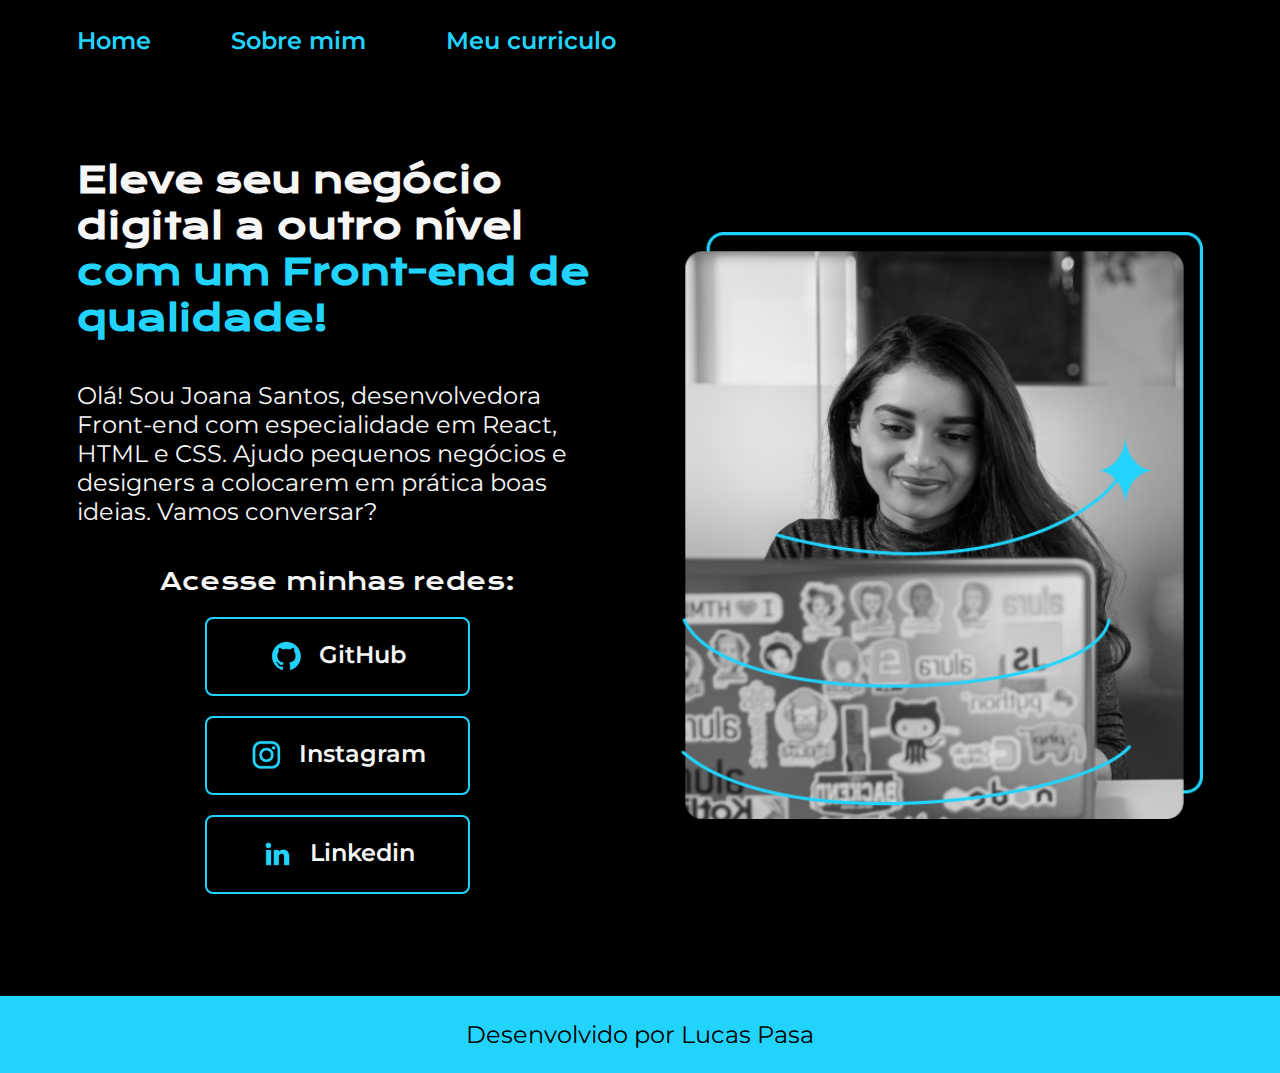
==== index.html @ c178366a "primeiro portfolio" ====
<!DOCTYPE html>
<html lang="pt-br">

<head>
    <meta charset="UTF-8">
    <meta http-equiv="X-UA-Compatible" content="IE=edge">
    <meta name="viewport" content="width=device-width, initial-scale=1.0">
    <title>Portifolio</title>
    <link rel="stylesheet" href="./style/style.css">
</head>

<body>
    <header class="cabecalho">
        <nav class="cabecalho__menu">
            <a class="cabecalho__menu__link" href="index.html">Home</a>
            <a class="cabecalho__menu__link" href="about.html">Sobre mim</a>
            <a class="cabecalho__menu__link" href="curriculo.html">Meu curriculo</a>
        </nav>
    </header>
    <main class="apresentacao">
        <section class="apresentacao__conteudo">
            <h1 class="apresentacao__conteudo__titulo">Eleve seu negócio digital a outro nível<strong 
            class="titulo-destaque"> com um Front-end de qualidade!
            </strong></h1>
            <p class="apresentacao__conteudo__texto">Olá! Sou Joana Santos, desenvolvedora
            Front-end com especialidade em React, HTML e
            CSS. Ajudo pequenos negócios e designers a
            colocarem em prática boas ideias. Vamos
            conversar?</p>
            <div class="apresentacao__links">
                <h2 class="texto_antes_do_botao">Acesse minhas redes:</h2>
                <a class="apresentacao__links__link" href="https://github.com/lucas2907">
                    <img src="assets/github.png">
                    GitHub
                </a>
                <a class="apresentacao__links__link" href="https://instagram.com/lucas_garcia.29">
                    <img src="assets/instagram.png">
                    Instagram
                </a>
                <a class="apresentacao__links__link" href="https://linkedin.com/in/lucas-pasa">
                    <img src="assets/linkedin.png">
                   Linkedin
                </a>
            </div>
        </section>
        <img class="imagem__mulher" src="/assets/Imagem.png" alt="Foto da Joana Santos programando">
    </main>
    <footer class="rodape">
        <p>Desenvolvido por Lucas Pasa</p>
    </footer>
</body>

</html>
---- style/style.css ----
@import url('https://fonts.googleapis.com/css2?family=Krona+One&family=Montserrat&display=swap');

 
*{
    margin: 0;
    padding: 0;
}

:root{
    --cor-principal: #000000; 
    --cor-secundaria: #f6f6f6;
    --cor-terciaria: #22D4FD;
    --cor-hover: #181818;

    --fonte-primaria: 'Krona One', sans-serif;
    --fonte-secundaria: 'Montserrat', sans-serif;
}

body{
    box-sizing: border-box;
    background-color: var(--cor-principal);
    color: var(--cor-secundaria);

}

.cabecalho{
    padding: 2% 0 0 6%;
}

.cabecalho__menu{
    display: flex;
    gap: 80px;
}

.cabecalho__menu__link{
    font-family: var(--fonte-secundaria);
    font-size: 1.5rem;
    font-weight: 600;
    color: var(--cor-terciaria);
    text-decoration: none;
}

.apresentacao{
    padding: 8% 6%;
    display: flex;
    align-items: center;
    justify-content: space-between;
    gap: 82px
}
.apresentacao__conteudo{
    font-size: 2.12rem;
    width: 50%;
    display: flex;
    flex-direction: column;
    gap: 40px;
}

.apresentacao__conteudo__titulo{
    font-size: 2.25rem;
    font-family: var(--fonte-primaria);
}

.titulo-destaque{
    color: var(--cor-terciaria);
}

.apresentacao__conteudo__texto{
    font-size: 1.5rem;
    font-family: var(--fonte-secundaria);
}

.apresentacao__links{
    display: flex;
    justify-content: space-between;
    flex-direction:column;
    align-items: center;
    gap: 20px;
}

.texto_antes_do_botao{
    font-family:var(--fonte-primaria);
    font-weight: 400;
    font-size: 1.5rem;
}

.apresentacao__links__link{
    display: flex;
    justify-content: center;
    gap: 16px;
    width: 50%;
    text-align: center;
    border-radius: 8px;
    font-size: 1.5rem;
    font-weight: 600;
    padding: 21.5px 0;
    text-decoration: none;
    color: var(--cor-secundaria);
    border: 2px solid var(--cor-terciaria);
    font-family: var(--fonte-secundaria);
}

.apresentacao__links__link:hover{
    background-color: var(--cor-hover);
    font-size: 1.62rem;
}

.imagem__mulher{
    width: 50%;

}

.rodape {
    color: var(--cor-principal);
    background-color: var(--cor-terciaria);
    font-size: 1.5rem;
    font-family: var(--fonte-secundaria);
    font-weight: 400;
    text-align: center;
    padding: 24px;  
}

@media(max-width: 1200px){
    .cabecalho{
        padding: 10%;
    }

    .cabecalho__menu{
        justify-content: center;
    }
    
    .apresentacao {
        flex-direction: column-reverse;
        padding: 5%;
    }

    .apresentacao__conteudo{
        width: auto;
    }
}
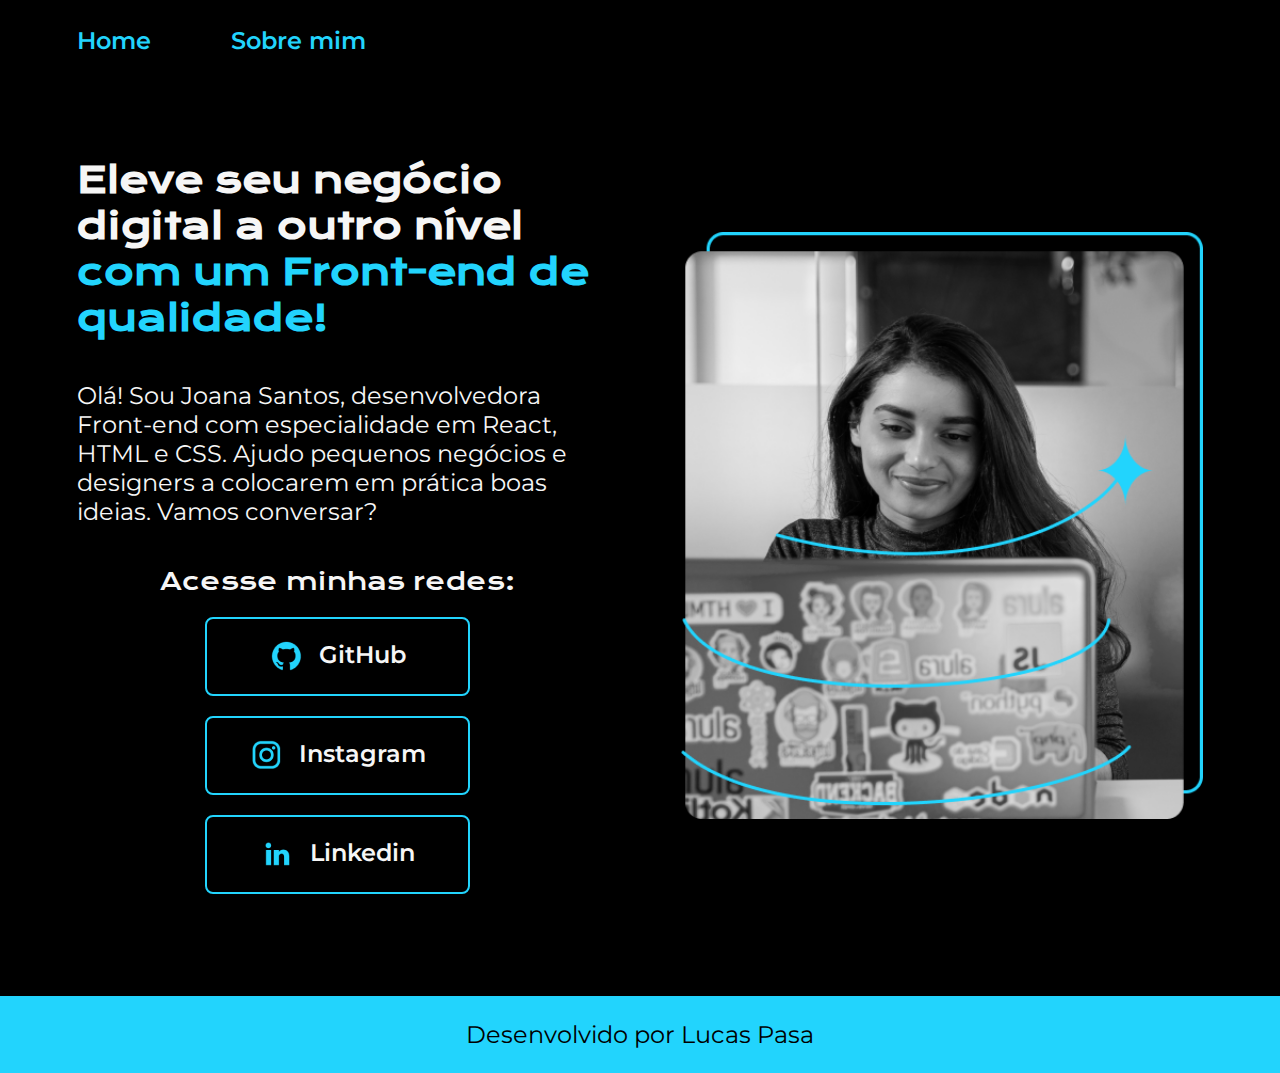
==== commit eac41455: "Update index.html" ====
--- a/index.html
+++ b/index.html
@@ -14,7 +14,6 @@
         <nav class="cabecalho__menu">
             <a class="cabecalho__menu__link" href="index.html">Home</a>
             <a class="cabecalho__menu__link" href="about.html">Sobre mim</a>
-            <a class="cabecalho__menu__link" href="curriculo.html">Meu curriculo</a>
         </nav>
     </header>
     <main class="apresentacao">
@@ -50,4 +49,4 @@
     </footer>
 </body>
 
-</html>+</html>
